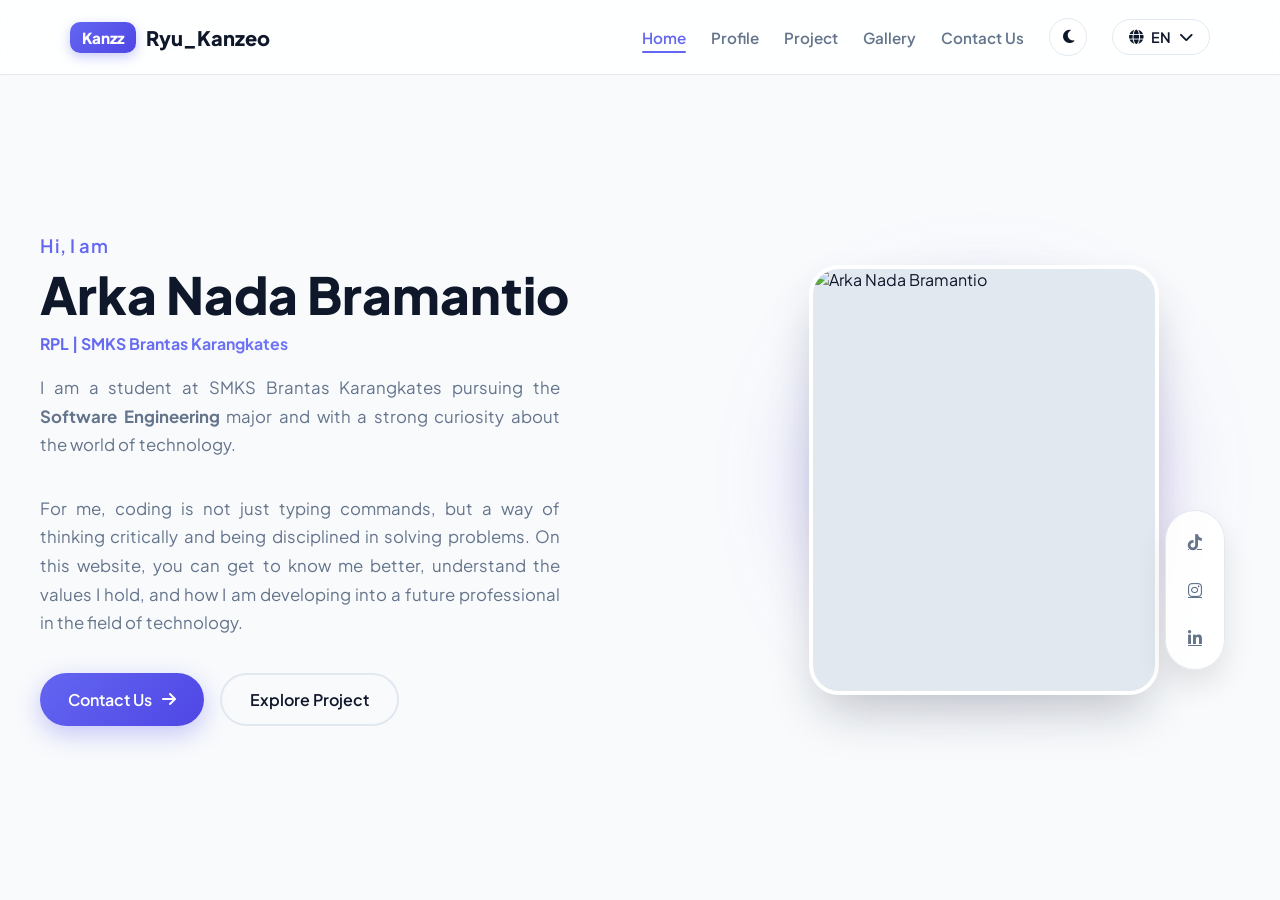
==== home_eng.html @ 551b3151 "Add Website files" ====
<!DOCTYPE html>
<html lang="en">
<head>
    <meta charset="UTF-8">
    <meta name="viewport" content="width=device-width, initial-scale=1.0">
    <title>Arka Nada Bramantio - UI/UX Designer</title>
    <!-- Google Fonts -->
    <link href="https://fonts.googleapis.com/css2?family=Plus+Jakarta+Sans:wght@300;400;500;600;700;800&display=swap" rel="stylesheet">
    <!-- FontAwesome Icons -->
    <link rel="stylesheet" href="https://cdnjs.cloudflare.com/ajax/libs/font-awesome/6.4.0/css/all.min.css">
    <!-- CSS Terpadu -->
    <link rel="stylesheet" href="style.css">
</head>
<body>

    <!-- Loading Screen (Preloader) -->
    <div id="loader">
        <div class="loader-content">
            <div class="spinner"></div>
            <h2>Welcome to My Website...</h2>
        </div>
    </div>

    <!-- Navbar Futuristik & Responsive -->
    <header class="navbar">
        <div class="nav-container">
            <a href="home_eng.html" class="logo">
                <span class="logo-box">Kanzz</span> Ryu_Kanzeo
            </a>
            <nav class="nav-menu" id="navMenu">
                <a href="home_eng.html" class="active">Home</a>
                <a href="profile_eng.html">Profile</a>
                <a href="project_eng.html">Project</a>
                <a href="gallery.html">Gallery</a>
                <a href="contact.html">Contact Us</a>
                
                <!-- Tombol Toggle Tema (Dark/Light Mode) -->
                <button class="theme-toggle-btn" id="themeToggleBtn" title="Toggle Theme">
                    <i class="fa-solid fa-moon" id="themeIcon"></i>
                </button>

                <!-- Dropdown Bahasa Interaktif -->
                <div class="lang-dropdown" id="langDropdown">
                    <button class="lang-btn" id="langBtn" type="button">
                        <i class="fa-solid fa-globe"></i> EN <i class="fa-solid fa-chevron-down"></i>
                    </button>
                    <div class="lang-content" id="langContent">
                        <a href="index.html">Indonesia (ID)</a>
                        <a href="home_eng.html" class="active-lang">English (EN)</a>
                    </div>
                </div>
            </nav>
            <div class="menu-toggle" id="mobile-menu">
                <i class="fa-solid fa-bars" id="toggleIcon"></i>
            </div>
        </div>
    </header>

    <!-- Hero Section Modern & Responsive -->
    <section class="hero-section">
        <div class="hero-container">
            <div class="hero-text">
                <span class="greeting">Hi, I am</span>
                <h1 class="name-title">Arka Nada Bramantio</h1>
                <span class="subtitle-role">RPL | SMKS Brantas Karangkates</span>
                <p>I am a student at SMKS Brantas Karangkates pursuing the <strong>Software Engineering</strong> major and with a strong curiosity about the world of technology. </p>
                <p>For me, coding is not just typing commands, but a way of thinking critically and being disciplined in solving problems. On this website, you can get to know me better, understand the values I hold, and how I am developing into a future professional in the field of technology.</p>
                <div class="hero-buttons">
                    <a href="contact.html" class="btn-primary">Contact Us <i class="fa-solid fa-arrow-right"></i></a>
                    <a href="project_eng.html" class="btn-secondary">Explore Project</a>
                </div>
            </div>
            
            <div class="hero-image-box">
                <!-- Elemen latar belakang futuristik estetik -->
                <div class="glow-blob"></div>

                <!-- Foto di dalam Kotak/Bingkai Estetik -->
                <div class="image-wrapper-modern">
                    <img src="https://images.unsplash.com/photo-1534528741775-53994a69daeb?auto=format&fit=crop&w=600&q=80" alt="Arka Nada Bramantio">
                </div>

                <!-- Media Sosial: TikTok, Instagram, LinkedIn -->
                <div class="social-floating">
                    <a href="https://www.tiktok.com/@ryuu_kanzzz?_r=1&_t=ZS-99xQWWKFfRV" target="_blank" title="TikTok"><i class="fa-brands fa-tiktok"></i></a>
                    <a href="https://www.instagram.com/ryu_kanzeo?stkn=bmRhbXRndmNubngy" target="_blank" title="Instagram"><i class="fa-brands fa-instagram"></i></a>
                    <a href="https://www.linkedin.com/in/arka-nada-bramantio-6a160a384/" target="_blank" title="LinkedIn"><i class="fa-brands fa-linkedin-in"></i></a>
                </div>
            </div>
        </div>
    </section>

    <!-- JavaScript -->
    <script src="script.js"></script>
</body>
</html>
---- style.css ----
/* Reset & Variabel */
* {
    margin: 0;
    padding: 0;
    box-sizing: border-box;
    font-family: 'Plus Jakarta Sans', sans-serif;
}

:root {
    --primary-color: #6366f1;
    --primary-dark: #4f46e5;
    --accent-glow: rgba(99, 102, 241, 0.35);
    --bg-color: #f8fafc;
    --card-bg: #ffffff;
    --text-color: #0f172a;
    --text-light: #64748b;
    --navbar-bg: rgba(255, 255, 255, 0.85);
    --border-color: #e2e8f0;
    --social-bg: rgba(255, 255, 255, 0.9);
    --white: #ffffff;
    --transition: all 0.4s cubic-bezier(0.16, 1, 0.3, 1);
}

[data-theme="dark"] {
    --bg-color: #0b0f19;
    --card-bg: #1e293b;
    --text-color: #f8fafc;
    --text-light: #94a3b8;
    --navbar-bg: rgba(11, 15, 25, 0.85);
    --border-color: #334155;
    --social-bg: rgba(30, 41, 59, 0.9);
}

body {
    background-color: var(--bg-color);
    color: var(--text-color);
    overflow-x: hidden;
    transition: background-color 0.4s ease, color 0.4s ease;
}

/* === LOADING SCREEN (PRELOADER) === */
#loader {
    position: fixed;
    top: 0;
    left: 0;
    width: 100%;
    height: 100%;
    background: #0f172a;
    display: flex;
    justify-content: center;
    align-items: center;
    z-index: 9999;
    transition: opacity 0.6s ease, visibility 0.6s ease;
}

.loader-content {
    text-align: center;
}

.loader-content h2 {
    margin-top: 40px;
    font-size: 1rem;
    color: #818cf8;
    font-weight: 500;
    letter-spacing: 2px;
}

.spinner {
    width: 60px;
    height: 60px;
    border: 3px solid rgba(129, 140, 248, 0.2);
    border-top: 3px solid #818cf8;
    border-radius: 50%;
    animation: spin 0.8s cubic-bezier(0.68, -0.55, 0.265, 1.55) infinite;
    margin: 0 auto;
    box-shadow: 0 0 20px rgba(129, 140, 248, 0.5);
}

@keyframes spin {
    0% { transform: rotate(0deg); }
    100% { transform: rotate(360deg); }
}

.loaded {
    opacity: 0;
    visibility: hidden;
}

/* === NAVBAR FUTURISTIK & RESPONSIF === */
.navbar {
    position: fixed;
    top: 0;
    left: 0;
    width: 100%;
    background: var(--navbar-bg);
    backdrop-filter: blur(16px);
    -webkit-backdrop-filter: blur(16px);
    border-bottom: 1px solid var(--border-color);
    z-index: 100;
    transition: var(--transition);
}

.nav-container {
    max-width: 1200px;
    margin: 0 auto;
    padding: 18px 30px;
    display: flex;
    justify-content: space-between;
    align-items: center;
}

.logo {
    font-size: 1.25rem;
    font-weight: 800;
    color: var(--text-color);
    text-decoration: none;
    display: flex;
    align-items: center;
    gap: 10px;
}

.logo-box {
    background: linear-gradient(135deg, var(--primary-color), var(--primary-dark));
    color: var(--white);
    padding: 6px 12px;
    border-radius: 10px;
    font-size: 0.95rem;
    box-shadow: 0 4px 12px var(--accent-glow);
}

.nav-menu {
    display: flex;
    align-items: center;
    gap: 25px;
}

.nav-menu > a {
    text-decoration: none;
    color: var(--text-light);
    font-weight: 600;
    font-size: 0.95rem;
    position: relative;
    padding: 6px 0;
    transition: var(--transition);
}

.nav-menu > a::after {
    content: '';
    position: absolute;
    bottom: 0;
    left: 0;
    width: 0;
    height: 2px;
    background: var(--primary-color);
    transition: width 0.3s ease;
    border-radius: 2px;
}

.nav-menu > a:hover, .nav-menu > a.active {
    color: var(--primary-color);
}

.nav-menu > a:hover::after, .nav-menu > a.active::after {
    width: 100%;
}

/* Tombol Toggle Tema */
.theme-toggle-btn {
    background: var(--card-bg);
    border: 1px solid var(--border-color);
    color: var(--text-color);
    width: 38px;
    height: 38px;
    border-radius: 50%;
    cursor: pointer;
    display: flex;
    align-items: center;
    justify-content: center;
    font-size: 0.95rem;
    transition: var(--transition);
}

.theme-toggle-btn:hover {
    border-color: var(--primary-color);
    color: var(--primary-color);
    transform: scale(1.1);
}

/* Dropdown Bahasa */
.lang-dropdown {
    position: relative;
    display: inline-block;
}

.lang-btn {
    background: var(--card-bg);
    border: 1px solid var(--border-color);
    padding: 8px 16px;
    border-radius: 30px;
    cursor: pointer;
    font-weight: 600;
    color: var(--text-color);
    display: flex;
    align-items: center;
    gap: 8px;
    font-size: 0.9rem;
    transition: var(--transition);
}

.lang-btn:hover {
    border-color: var(--primary-color);
    box-shadow: 0 0 12px var(--accent-glow);
    transform: translateY(-1px);
}

.lang-content {
    display: none;
    position: absolute;
    right: 0;
    background-color: var(--card-bg);
    min-width: 160px;
    box-shadow: 0 15px 35px rgba(0,0,0,0.1);
    border-radius: 14px;
    overflow: hidden;
    z-index: 100;
    margin-top: 10px;
    border: 1px solid var(--border-color);
}

.lang-content.show {
    display: block;
    animation: fadeInDropdown 0.25s ease forwards;
}

@keyframes fadeInDropdown {
    from { opacity: 0; transform: translateY(10px); }
    to { opacity: 1; transform: translateY(0); }
}

.lang-content a {
    color: var(--text-color);
    padding: 12px 18px;
    text-decoration: none;
    display: block;
    font-size: 0.9rem;
    transition: background 0.2s;
}

.lang-content a:hover, .lang-content a.active-lang {
    background-color: var(--border-color);
    color: var(--primary-color);
    padding-left: 22px;
}

.menu-toggle {
    display: none;
    font-size: 1.5rem;
    cursor: pointer;
    color: var(--text-color);
}

/* === HERO SECTION === */
.hero-section {
    padding: 160px 20px 100px;
    min-height: 100vh;
    display: flex;
    align-items: center;
    position: relative;
    opacity: 0;
    transform: translateY(30px) scale(0.98);
    transition: opacity 1s cubic-bezier(0.16, 1, 0.3, 1), transform 1s cubic-bezier(0.16, 1, 0.3, 1);
}

body.loaded-anim .hero-section {
    opacity: 1;
    transform: translateY(0) scale(1);
}

.hero-container {
    max-width: 1200px;
    margin: 0 auto;
    display: grid;
    grid-template-columns: 1.1fr 0.9fr;
    gap: 60px;
    align-items: center;
    width: 100%;
}

.hero-text .greeting {
    font-size: 1.15rem;
    font-weight: 600;
    color: var(--primary-color);
    display: block;
    margin-bottom: 8px;
    letter-spacing: 0.5px;
}

/* Style Nama Lengkap Arka Nada Bramantio */
.hero-text .name-title {
    font-size: 3.2rem;
    font-weight: 800;
    line-height: 1.15;
    color: var(--text-color);
    margin-bottom: 10px;
}

/* Subtitle Peran Profesi */
.hero-text .subtitle-role {
    font-size: 0.99rem;
    font-weight: 700;
    background: linear-gradient(135deg, var(--primary-color), #818cf8);
    -webkit-background-clip: text;
    background-clip: text;
    -webkit-text-fill-color: transparent;
    display: block;
    margin-bottom: 20px;
}

.hero-text p {
    font-size: 1.05rem;
    color: var(--text-light);
    text-align: justify;
    line-height: 1.7;
    margin-bottom: 35px;
    max-width: 520px;
}

.hero-buttons {
    display: flex;
    gap: 16px;
    flex-wrap: wrap;
}

.btn-primary {
    background: linear-gradient(135deg, var(--primary-color), var(--primary-dark));
    color: var(--white);
    padding: 14px 28px;
    border-radius: 35px;
    text-decoration: none;
    font-weight: 600;
    display: inline-flex;
    align-items: center;
    gap: 10px;
    transition: var(--transition);
    box-shadow: 0 8px 25px var(--accent-glow);
}

.btn-primary:hover {
    transform: translateY(-4px);
    box-shadow: 0 12px 30px rgba(99, 102, 241, 0.5);
}

.btn-secondary {
    background-color: transparent;
    color: var(--text-color);
    border: 2px solid var(--border-color);
    padding: 14px 28px;
    border-radius: 35px;
    text-decoration: none;
    font-weight: 600;
    transition: var(--transition);
}

.btn-secondary:hover {
    border-color: var(--primary-color);
    color: var(--primary-color);
    background: rgba(99, 102, 241, 0.04);
    transform: translateY(-4px);
}

/* Hero Image Responsif */
.hero-image-box {
    position: relative;
    display: flex;
    justify-content: center;
    align-items: center;
}

.glow-blob {
    position: absolute;
    width: 320px;
    height: 320px;
    background: linear-gradient(135deg, rgba(99, 102, 241, 0.4), rgba(168, 85, 247, 0.3));
    filter: blur(50px);
    border-radius: 50%;
    z-index: 0;
    animation: pulseBlob 6s ease-in-out infinite alternate;
}

@keyframes pulseBlob {
    0% { transform: scale(0.9); opacity: 0.7; }
    100% { transform: scale(1.1); opacity: 1; }
}

.image-wrapper-modern {
    position: relative;
    width: 350px;
    height: 430px;
    max-width: 100%;
    border-radius: 30px;
    overflow: hidden;
    z-index: 2;
    background: var(--border-color);
    box-shadow: 0 25px 50px -12px rgba(15, 23, 42, 0.25);
    border: 4px solid var(--card-bg);
    transition: var(--transition);
}

.image-wrapper-modern img {
    width: 100%;
    height: 100%;
    object-fit: cover;
    transition: transform 0.5s ease;
}

.image-wrapper-modern:hover img {
    transform: scale(1.05);
}

.social-floating {
    position: absolute;
    bottom: 25px;
    right: 15px;
    background: var(--social-bg);
    backdrop-filter: blur(10px);
    padding: 14px 12px;
    border-radius: 30px;
    box-shadow: 0 15px 30px rgba(0,0,0,0.1);
    display: flex;
    flex-direction: column;
    gap: 14px;
    z-index: 3;
    border: 1px solid var(--border-color);
}

.social-floating a {
    color: var(--text-light);
    font-size: 1rem;
    transition: var(--transition);
    text-align: center;
    width: 34px;
    height: 34px;
    display: flex;
    align-items: center;
    justify-content: center;
    border-radius: 50%;
}

.social-floating a:hover {
    color: var(--white);
    background-color: var(--primary-color);
    transform: scale(1.15);
}

/* === MEDIA QUERIES UNTUK BERBAGAI UKURAN LAYAR === */

@media (max-width: 1024px) {
    .hero-text .name-title {
        font-size: 2.8rem;
    }
    .hero-container {
        gap: 40px;
    }
}

@media (max-width: 768px) {
    .nav-container {
        padding: 15px 20px;
    }

    .nav-menu {
        position: absolute;
        top: 100%;
        left: 0;
        width: 100%;
        background: var(--navbar-bg);
        backdrop-filter: blur(16px);
        flex-direction: column;
        align-items: flex-start;
        padding: 20px 30px;
        gap: 15px;
        box-shadow: 0 15px 30px rgba(0,0,0,0.1);
        border-bottom: 1px solid var(--border-color);
        display: none;
    }

    .nav-menu.active-menu {
        display: flex;
    }

    .menu-toggle {
        display: block;
    }

    .hero-section {
        padding: 130px 20px 60px;
        text-align: center;
    }

    .hero-container {
        grid-template-columns: 1fr;
        gap: 40px;
    }

    .hero-text p {
        margin: 0 auto 30px auto;
    }

    .hero-buttons {
        justify-content: center;
    }

    .hero-text .name-title {
        font-size: 2.4rem;
    }

    .image-wrapper-modern {
        width: 300px;
        height: 380px;
        margin: 0 auto;
    }

    .social-floating {
        right: 20px;
    }
}

@media (max-width: 480px) {
    .hero-text .name-title {
        font-size: 2rem;
    }

    .hero-text p {
        font-size: 0.95rem;
    }

    .btn-primary, .btn-secondary {
        padding: 12px 22px;
        font-size: 0.9rem;
        width: 100%;
        justify-content: center;
    }

    .hero-buttons {
        flex-direction: column;
        width: 100%;
    }

    .image-wrapper-common {
        width: 100%;
        height: 340px;
    }
}
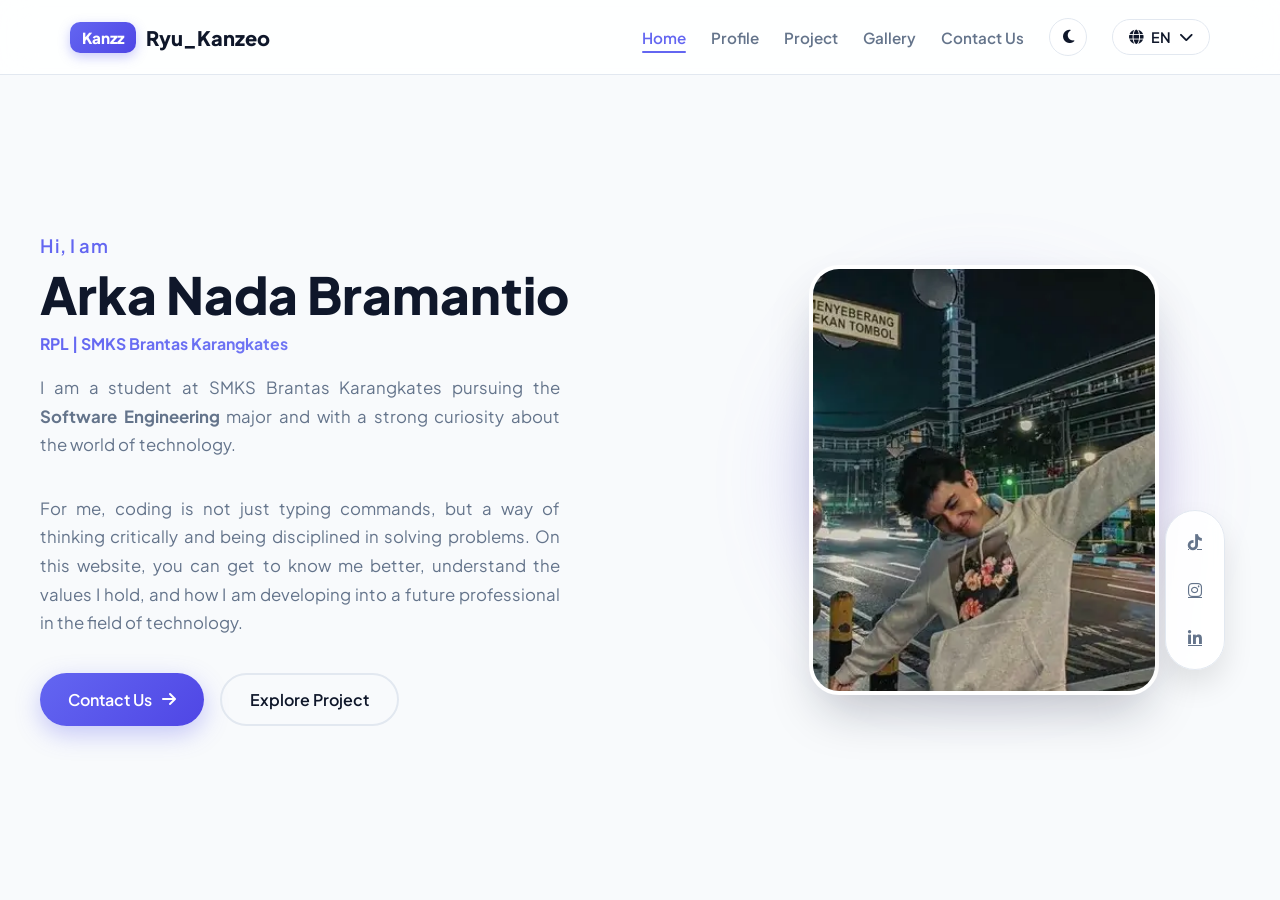
==== commit cb03ee08: "Update" ====
--- a/home_eng.html
+++ b/home_eng.html
@@ -3,7 +3,7 @@
 <head>
     <meta charset="UTF-8">
     <meta name="viewport" content="width=device-width, initial-scale=1.0">
-    <title>Arka Nada Bramantio - UI/UX Designer</title>
+    <title>Ryu_Kanzeo</title>
     <!-- Google Fonts -->
     <link href="https://fonts.googleapis.com/css2?family=Plus+Jakarta+Sans:wght@300;400;500;600;700;800&display=swap" rel="stylesheet">
     <!-- FontAwesome Icons -->
@@ -77,7 +77,7 @@
 
                 <!-- Foto di dalam Kotak/Bingkai Estetik -->
                 <div class="image-wrapper-modern">
-                    <img src="https://images.unsplash.com/photo-1534528741775-53994a69daeb?auto=format&fit=crop&w=600&q=80" alt="Arka Nada Bramantio">
+                    <img src="[data-uri]" alt="Arka Nada Bramantio">
                 </div>
 
                 <!-- Media Sosial: TikTok, Instagram, LinkedIn -->
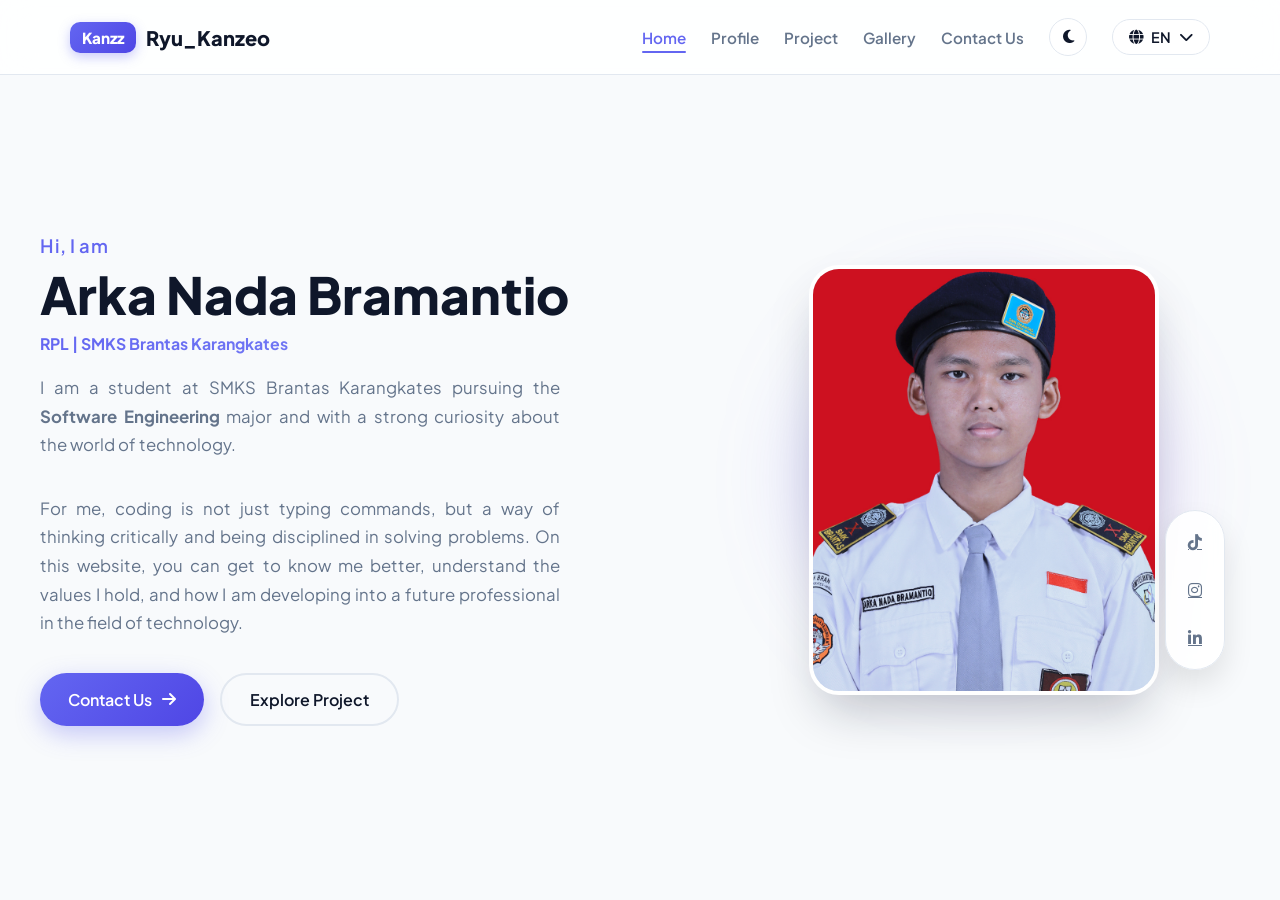
==== commit 2a46af61: "Update" ====
--- a/home_eng.html
+++ b/home_eng.html
@@ -77,7 +77,7 @@
 
                 <!-- Foto di dalam Kotak/Bingkai Estetik -->
                 <div class="image-wrapper-modern">
-                    <img src="[data-uri]" alt="Arka Nada Bramantio">
+                    <img src="img/foto-profil.jpg" alt="Arka Nada Bramantio">
                 </div>
 
                 <!-- Media Sosial: TikTok, Instagram, LinkedIn -->
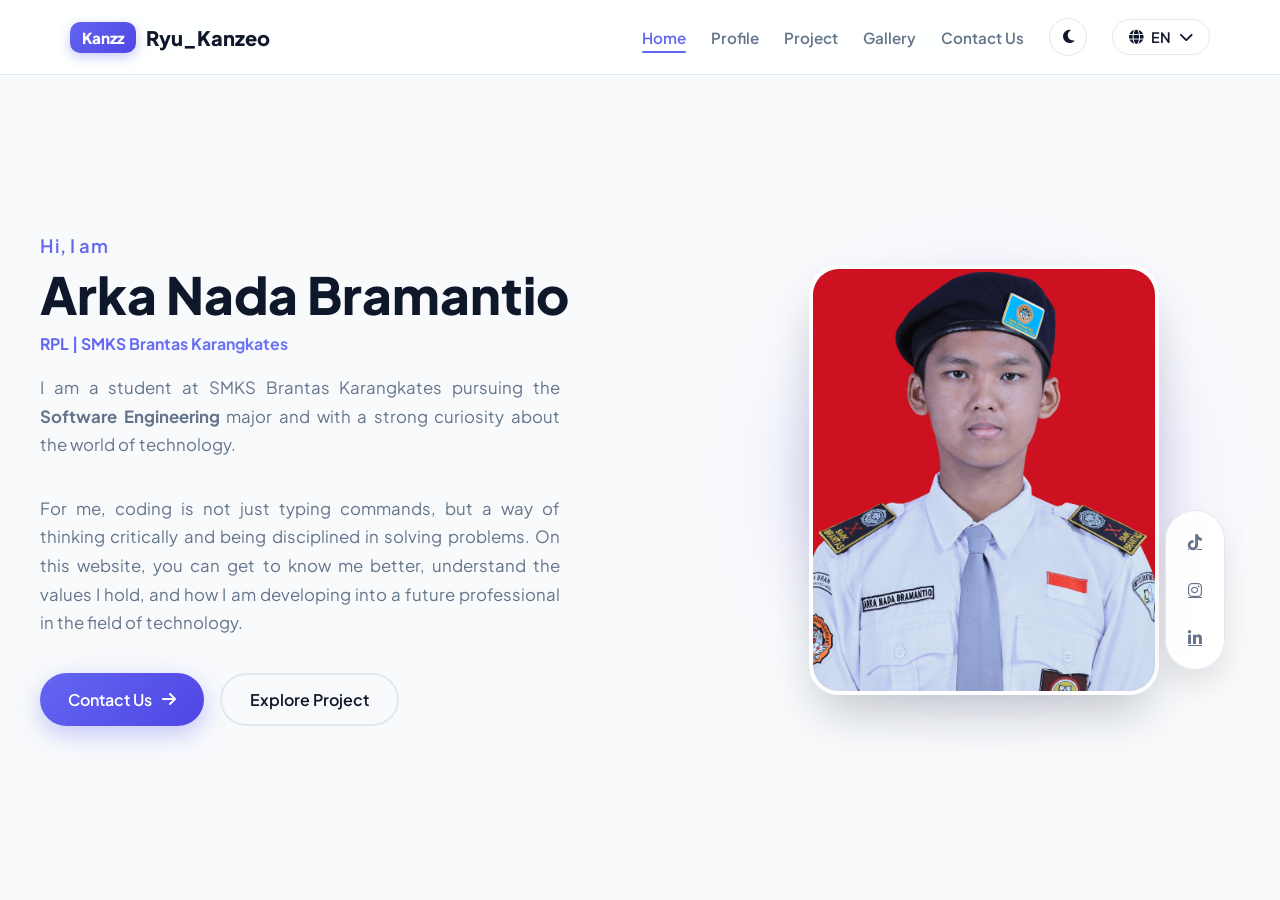
==== commit 3b9f3c1a: "Update" ====
--- a/home_eng.html
+++ b/home_eng.html
@@ -9,7 +9,7 @@
     <!-- FontAwesome Icons -->
     <link rel="stylesheet" href="https://cdnjs.cloudflare.com/ajax/libs/font-awesome/6.4.0/css/all.min.css">
     <!-- CSS Terpadu -->
-    <link rel="stylesheet" href="style.css">
+    <link rel="stylesheet" href="css/style.css">
 </head>
 <body>
 
@@ -91,6 +91,6 @@
     </section>
 
     <!-- JavaScript -->
-    <script src="script.js"></script>
+    <script src="js/script.js"></script>
 </body>
 </html>
--- a/css/style.css
+++ b/css/style.css
@@ -0,0 +1,553 @@
+/* Reset & Variabel */
+* {
+    margin: 0;
+    padding: 0;
+    box-sizing: border-box;
+    font-family: 'Plus Jakarta Sans', sans-serif;
+}
+
+:root {
+    --primary-color: #6366f1;
+    --primary-dark: #4f46e5;
+    --accent-glow: rgba(99, 102, 241, 0.35);
+    --bg-color: #f8fafc;
+    --card-bg: #ffffff;
+    --text-color: #0f172a;
+    --text-light: #64748b;
+    --navbar-bg: rgba(255, 255, 255, 0.85);
+    --border-color: #e2e8f0;
+    --social-bg: rgba(255, 255, 255, 0.9);
+    --white: #ffffff;
+    --transition: all 0.4s cubic-bezier(0.16, 1, 0.3, 1);
+}
+
+[data-theme="dark"] {
+    --bg-color: #0b0f19;
+    --card-bg: #1e293b;
+    --text-color: #f8fafc;
+    --text-light: #94a3b8;
+    --navbar-bg: rgba(11, 15, 25, 0.85);
+    --border-color: #334155;
+    --social-bg: rgba(30, 41, 59, 0.9);
+}
+
+body {
+    background-color: var(--bg-color);
+    color: var(--text-color);
+    overflow-x: hidden;
+    transition: background-color 0.4s ease, color 0.4s ease;
+}
+
+/* === LOADING SCREEN (PRELOADER) === */
+#loader {
+    position: fixed;
+    top: 0;
+    left: 0;
+    width: 100%;
+    height: 100%;
+    background: #0f172a;
+    display: flex;
+    justify-content: center;
+    align-items: center;
+    z-index: 9999;
+    transition: opacity 0.6s ease, visibility 0.6s ease;
+}
+
+.loader-content {
+    text-align: center;
+}
+
+.loader-content h2 {
+    margin-top: 40px;
+    font-size: 1rem;
+    color: #818cf8;
+    font-weight: 500;
+    letter-spacing: 2px;
+}
+
+.spinner {
+    width: 60px;
+    height: 60px;
+    border: 3px solid rgba(129, 140, 248, 0.2);
+    border-top: 3px solid #818cf8;
+    border-radius: 50%;
+    animation: spin 0.8s cubic-bezier(0.68, -0.55, 0.265, 1.55) infinite;
+    margin: 0 auto;
+    box-shadow: 0 0 20px rgba(129, 140, 248, 0.5);
+}
+
+@keyframes spin {
+    0% { transform: rotate(0deg); }
+    100% { transform: rotate(360deg); }
+}
+
+.loaded {
+    opacity: 0;
+    visibility: hidden;
+}
+
+/* === NAVBAR FUTURISTIK & RESPONSIF === */
+.navbar {
+    position: fixed;
+    top: 0;
+    left: 0;
+    width: 100%;
+    background: var(--navbar-bg);
+    backdrop-filter: blur(16px);
+    -webkit-backdrop-filter: blur(16px);
+    border-bottom: 1px solid var(--border-color);
+    z-index: 100;
+    transition: var(--transition);
+}
+
+.nav-container {
+    max-width: 1200px;
+    margin: 0 auto;
+    padding: 18px 30px;
+    display: flex;
+    justify-content: space-between;
+    align-items: center;
+}
+
+.logo {
+    font-size: 1.25rem;
+    font-weight: 800;
+    color: var(--text-color);
+    text-decoration: none;
+    display: flex;
+    align-items: center;
+    gap: 10px;
+}
+
+.logo-box {
+    background: linear-gradient(135deg, var(--primary-color), var(--primary-dark));
+    color: var(--white);
+    padding: 6px 12px;
+    border-radius: 10px;
+    font-size: 0.95rem;
+    box-shadow: 0 4px 12px var(--accent-glow);
+}
+
+.nav-menu {
+    display: flex;
+    align-items: center;
+    gap: 25px;
+}
+
+.nav-menu > a {
+    text-decoration: none;
+    color: var(--text-light);
+    font-weight: 600;
+    font-size: 0.95rem;
+    position: relative;
+    padding: 6px 0;
+    transition: var(--transition);
+}
+
+.nav-menu > a::after {
+    content: '';
+    position: absolute;
+    bottom: 0;
+    left: 0;
+    width: 0;
+    height: 2px;
+    background: var(--primary-color);
+    transition: width 0.3s ease;
+    border-radius: 2px;
+}
+
+.nav-menu > a:hover, .nav-menu > a.active {
+    color: var(--primary-color);
+}
+
+.nav-menu > a:hover::after, .nav-menu > a.active::after {
+    width: 100%;
+}
+
+/* Tombol Toggle Tema */
+.theme-toggle-btn {
+    background: var(--card-bg);
+    border: 1px solid var(--border-color);
+    color: var(--text-color);
+    width: 38px;
+    height: 38px;
+    border-radius: 50%;
+    cursor: pointer;
+    display: flex;
+    align-items: center;
+    justify-content: center;
+    font-size: 0.95rem;
+    transition: var(--transition);
+}
+
+.theme-toggle-btn:hover {
+    border-color: var(--primary-color);
+    color: var(--primary-color);
+    transform: scale(1.1);
+}
+
+/* Dropdown Bahasa */
+.lang-dropdown {
+    position: relative;
+    display: inline-block;
+}
+
+.lang-btn {
+    background: var(--card-bg);
+    border: 1px solid var(--border-color);
+    padding: 8px 16px;
+    border-radius: 30px;
+    cursor: pointer;
+    font-weight: 600;
+    color: var(--text-color);
+    display: flex;
+    align-items: center;
+    gap: 8px;
+    font-size: 0.9rem;
+    transition: var(--transition);
+}
+
+.lang-btn:hover {
+    border-color: var(--primary-color);
+    box-shadow: 0 0 12px var(--accent-glow);
+    transform: translateY(-1px);
+}
+
+.lang-content {
+    display: none;
+    position: absolute;
+    right: 0;
+    background-color: var(--card-bg);
+    min-width: 160px;
+    box-shadow: 0 15px 35px rgba(0,0,0,0.1);
+    border-radius: 14px;
+    overflow: hidden;
+    z-index: 100;
+    margin-top: 10px;
+    border: 1px solid var(--border-color);
+}
+
+.lang-content.show {
+    display: block;
+    animation: fadeInDropdown 0.25s ease forwards;
+}
+
+@keyframes fadeInDropdown {
+    from { opacity: 0; transform: translateY(10px); }
+    to { opacity: 1; transform: translateY(0); }
+}
+
+.lang-content a {
+    color: var(--text-color);
+    padding: 12px 18px;
+    text-decoration: none;
+    display: block;
+    font-size: 0.9rem;
+    transition: background 0.2s;
+}
+
+.lang-content a:hover, .lang-content a.active-lang {
+    background-color: var(--border-color);
+    color: var(--primary-color);
+    padding-left: 22px;
+}
+
+.menu-toggle {
+    display: none;
+    font-size: 1.5rem;
+    cursor: pointer;
+    color: var(--text-color);
+}
+
+/* === HERO SECTION === */
+.hero-section {
+    padding: 160px 20px 100px;
+    min-height: 100vh;
+    display: flex;
+    align-items: center;
+    position: relative;
+    opacity: 0;
+    transform: translateY(30px) scale(0.98);
+    transition: opacity 1s cubic-bezier(0.16, 1, 0.3, 1), transform 1s cubic-bezier(0.16, 1, 0.3, 1);
+}
+
+body.loaded-anim .hero-section {
+    opacity: 1;
+    transform: translateY(0) scale(1);
+}
+
+.hero-container {
+    max-width: 1200px;
+    margin: 0 auto;
+    display: grid;
+    grid-template-columns: 1.1fr 0.9fr;
+    gap: 60px;
+    align-items: center;
+    width: 100%;
+}
+
+.hero-text .greeting {
+    font-size: 1.15rem;
+    font-weight: 600;
+    color: var(--primary-color);
+    display: block;
+    margin-bottom: 8px;
+    letter-spacing: 0.5px;
+}
+
+/* Style Nama Lengkap Arka Nada Bramantio */
+.hero-text .name-title {
+    font-size: 3.2rem;
+    font-weight: 800;
+    line-height: 1.15;
+    color: var(--text-color);
+    margin-bottom: 10px;
+}
+
+/* Subtitle Peran Profesi */
+.hero-text .subtitle-role {
+    font-size: 0.99rem;
+    font-weight: 700;
+    background: linear-gradient(135deg, var(--primary-color), #818cf8);
+    -webkit-background-clip: text;
+    background-clip: text;
+    -webkit-text-fill-color: transparent;
+    display: block;
+    margin-bottom: 20px;
+}
+
+.hero-text p {
+    font-size: 1.05rem;
+    color: var(--text-light);
+    text-align: justify;
+    line-height: 1.7;
+    margin-bottom: 35px;
+    max-width: 520px;
+}
+
+.hero-buttons {
+    display: flex;
+    gap: 16px;
+    flex-wrap: wrap;
+}
+
+.btn-primary {
+    background: linear-gradient(135deg, var(--primary-color), var(--primary-dark));
+    color: var(--white);
+    padding: 14px 28px;
+    border-radius: 35px;
+    text-decoration: none;
+    font-weight: 600;
+    display: inline-flex;
+    align-items: center;
+    gap: 10px;
+    transition: var(--transition);
+    box-shadow: 0 8px 25px var(--accent-glow);
+}
+
+.btn-primary:hover {
+    transform: translateY(-4px);
+    box-shadow: 0 12px 30px rgba(99, 102, 241, 0.5);
+}
+
+.btn-secondary {
+    background-color: transparent;
+    color: var(--text-color);
+    border: 2px solid var(--border-color);
+    padding: 14px 28px;
+    border-radius: 35px;
+    text-decoration: none;
+    font-weight: 600;
+    transition: var(--transition);
+}
+
+.btn-secondary:hover {
+    border-color: var(--primary-color);
+    color: var(--primary-color);
+    background: rgba(99, 102, 241, 0.04);
+    transform: translateY(-4px);
+}
+
+/* Hero Image Responsif */
+.hero-image-box {
+    position: relative;
+    display: flex;
+    justify-content: center;
+    align-items: center;
+}
+
+.glow-blob {
+    position: absolute;
+    width: 320px;
+    height: 320px;
+    background: linear-gradient(135deg, rgba(99, 102, 241, 0.4), rgba(168, 85, 247, 0.3));
+    filter: blur(50px);
+    border-radius: 50%;
+    z-index: 0;
+    animation: pulseBlob 6s ease-in-out infinite alternate;
+}
+
+@keyframes pulseBlob {
+    0% { transform: scale(0.9); opacity: 0.7; }
+    100% { transform: scale(1.1); opacity: 1; }
+}
+
+.image-wrapper-modern {
+    position: relative;
+    width: 350px;
+    height: 430px;
+    max-width: 100%;
+    border-radius: 30px;
+    overflow: hidden;
+    z-index: 2;
+    background: var(--border-color);
+    box-shadow: 0 25px 50px -12px rgba(15, 23, 42, 0.25);
+    border: 4px solid var(--card-bg);
+    transition: var(--transition);
+}
+
+.image-wrapper-modern img {
+    width: 100%;
+    height: 100%;
+    object-fit: cover;
+    transition: transform 0.5s ease;
+}
+
+.image-wrapper-modern:hover img {
+    transform: scale(1.05);
+}
+
+.social-floating {
+    position: absolute;
+    bottom: 25px;
+    right: 15px;
+    background: var(--social-bg);
+    backdrop-filter: blur(10px);
+    padding: 14px 12px;
+    border-radius: 30px;
+    box-shadow: 0 15px 30px rgba(0,0,0,0.1);
+    display: flex;
+    flex-direction: column;
+    gap: 14px;
+    z-index: 3;
+    border: 1px solid var(--border-color);
+}
+
+.social-floating a {
+    color: var(--text-light);
+    font-size: 1rem;
+    transition: var(--transition);
+    text-align: center;
+    width: 34px;
+    height: 34px;
+    display: flex;
+    align-items: center;
+    justify-content: center;
+    border-radius: 50%;
+}
+
+.social-floating a:hover {
+    color: var(--white);
+    background-color: var(--primary-color);
+    transform: scale(1.15);
+}
+
+/* === MEDIA QUERIES UNTUK BERBAGAI UKURAN LAYAR === */
+
+@media (max-width: 1024px) {
+    .hero-text .name-title {
+        font-size: 2.8rem;
+    }
+    .hero-container {
+        gap: 40px;
+    }
+}
+
+@media (max-width: 768px) {
+    .nav-container {
+        padding: 15px 20px;
+    }
+
+    .nav-menu {
+        position: absolute;
+        top: 100%;
+        left: 0;
+        width: 100%;
+        background: var(--navbar-bg);
+        backdrop-filter: blur(16px);
+        flex-direction: column;
+        align-items: flex-start;
+        padding: 20px 30px;
+        gap: 15px;
+        box-shadow: 0 15px 30px rgba(0,0,0,0.1);
+        border-bottom: 1px solid var(--border-color);
+        display: none;
+    }
+
+    .nav-menu.active-menu {
+        display: flex;
+    }
+
+    .menu-toggle {
+        display: block;
+    }
+
+    .hero-section {
+        padding: 130px 20px 60px;
+        text-align: center;
+    }
+
+    .hero-container {
+        grid-template-columns: 1fr;
+        gap: 40px;
+    }
+
+    .hero-text p {
+        margin: 0 auto 30px auto;
+    }
+
+    .hero-buttons {
+        justify-content: center;
+    }
+
+    .hero-text .name-title {
+        font-size: 2.4rem;
+    }
+
+    .image-wrapper-modern {
+        width: 300px;
+        height: 380px;
+        margin: 0 auto;
+    }
+
+    .social-floating {
+        right: 20px;
+    }
+}
+
+@media (max-width: 480px) {
+    .hero-text .name-title {
+        font-size: 2rem;
+    }
+
+    .hero-text p {
+        font-size: 0.95rem;
+    }
+
+    .btn-primary, .btn-secondary {
+        padding: 12px 22px;
+        font-size: 0.9rem;
+        width: 100%;
+        justify-content: center;
+    }
+
+    .hero-buttons {
+        flex-direction: column;
+        width: 100%;
+    }
+
+    .image-wrapper-common {
+        width: 100%;
+        height: 340px;
+    }
+}
